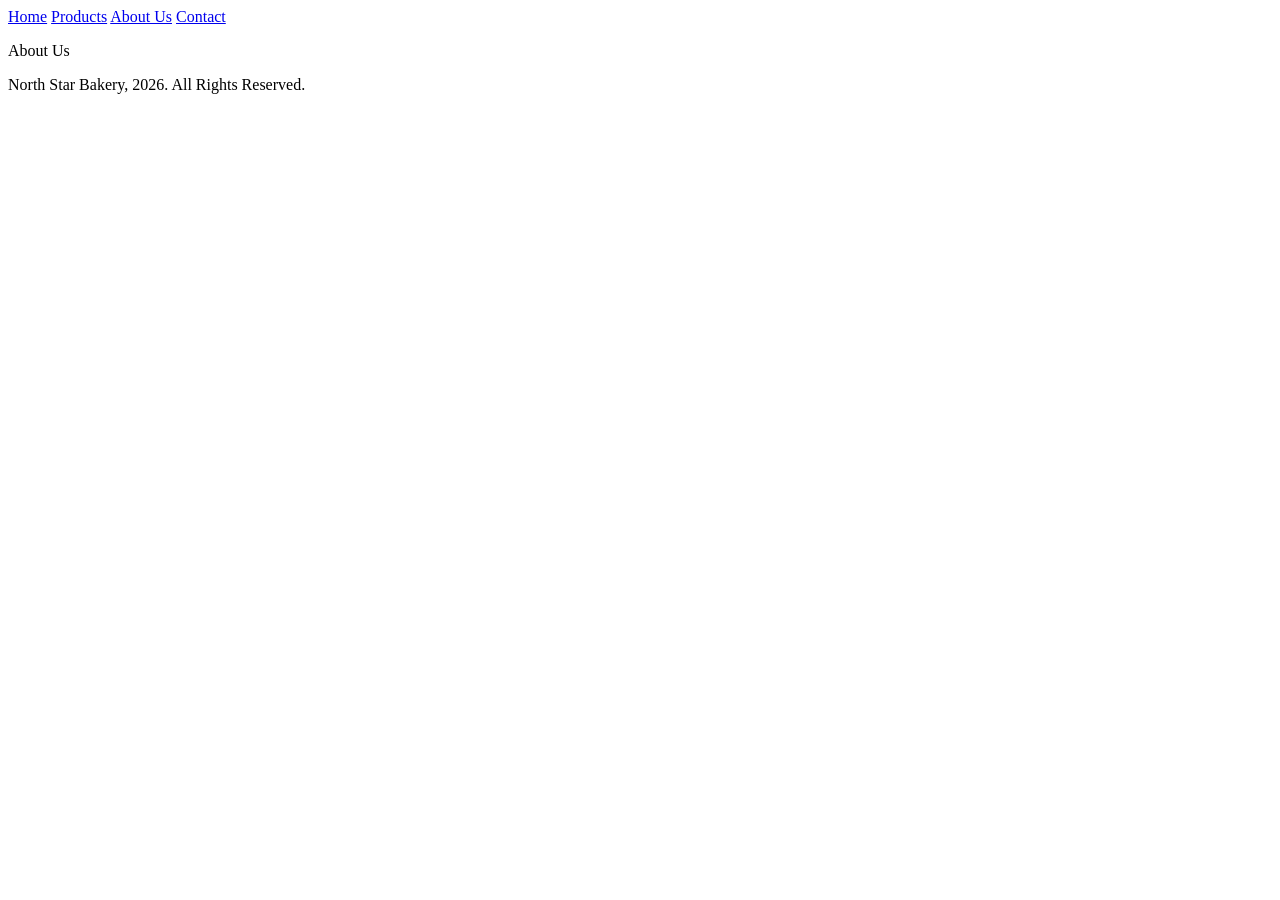
==== pages/about.html @ e4b74cd3 "Bakery website basic setup project setup files created with basic html code and readme file updated " ====
<!doctype html>
<html lang="en">
  <head>
    <meta charset="UTF-8" />
    <meta name="viewport" content="width=device-width, initial-scale=1.0" />
    <title>About Us</title>
  </head>
  <body>
    <header>
      <nav>
        <a href="../index.html">Home</a>
        <a href="products.html">Products</a>
        <a href="about.html">About Us</a>
        <a href="contact.html">Contact</a>
      </nav>
    </header>
    <main>
      <p>About Us</p>
    </main>
    <footer>
      <p>North Star Bakery, 2026. All Rights Reserved.</p>
    </footer>
  </body>
</html>
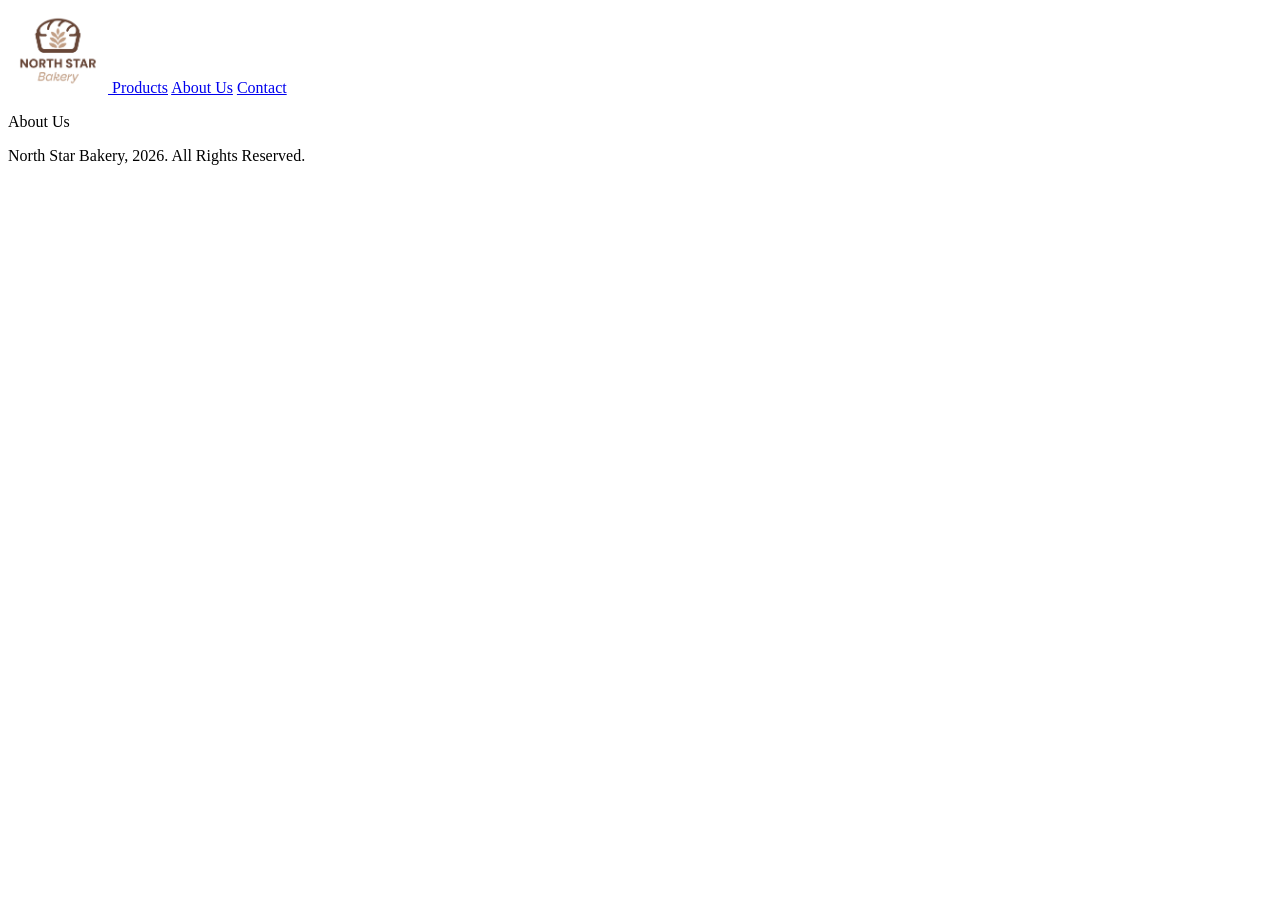
==== commit c827ce2f: "index page updated with required content Updated Read me file. Added images to the images directory." ====
--- a/pages/about.html
+++ b/pages/about.html
@@ -8,7 +8,13 @@
   <body>
     <header>
       <nav>
-        <a href="../index.html">Home</a>
+        <a href="../index.html">
+          <img
+            src="../images/bakery-logo_c.png"
+            alt="North Star Bakery Home"
+            width="100"
+          />
+        </a>
         <a href="products.html">Products</a>
         <a href="about.html">About Us</a>
         <a href="contact.html">Contact</a>
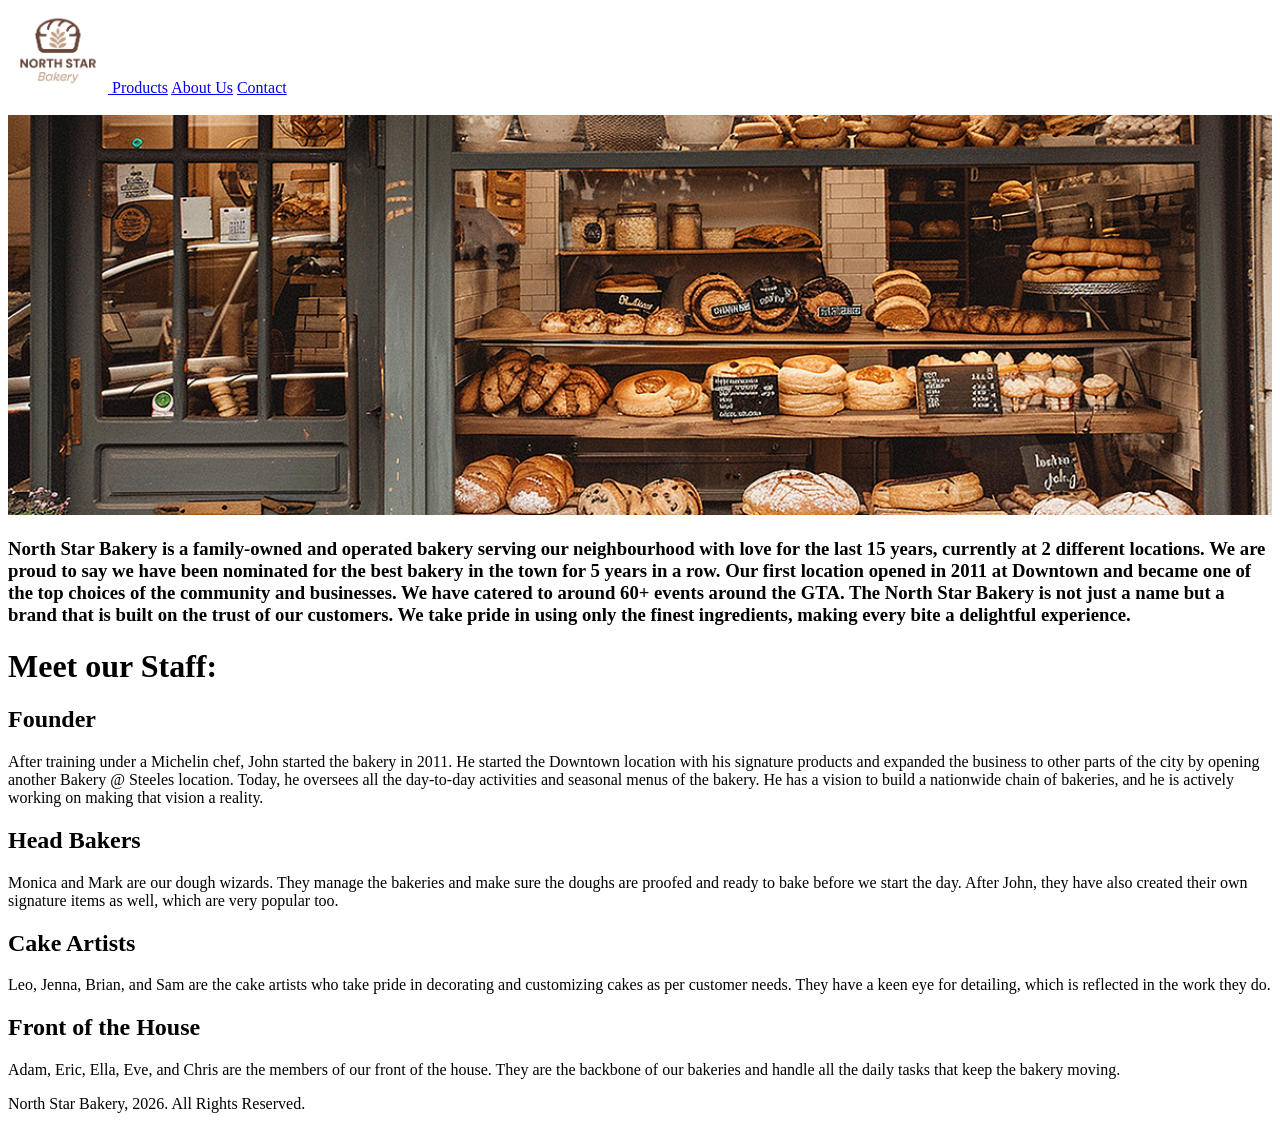
==== commit f9124cd8: "about page updated with the required content Read me file updated along with the content of the abou" ====
--- a/pages/about.html
+++ b/pages/about.html
@@ -21,7 +21,60 @@
       </nav>
     </header>
     <main>
-      <p>About Us</p>
+      <br />
+      <img
+        src="../images/bakery-storefront_c.png"
+        width="100%"
+        height="400"
+        style="object-fit: cover"
+        alt="Bakery Store front"
+      />
+      <h3>
+        North Star Bakery is a family-owned and operated bakery serving our
+        neighbourhood with love for the last 15 years, currently at 2 different
+        locations. We are proud to say we have been nominated for the best
+        bakery in the town for 5 years in a row. Our first location opened in
+        2011 at Downtown and became one of the top choices of the community and
+        businesses. We have catered to around 60+ events around the GTA. The
+        North Star Bakery is not just a name but a brand that is built on the
+        trust of our customers. We take pride in using only the finest
+        ingredients, making every bite a delightful experience.
+      </h3>
+
+      <h1>Meet our Staff:</h1>
+
+      <h2>Founder</h2>
+      <p>
+        After training under a Michelin chef, John started the bakery in 2011.
+        He started the Downtown location with his signature products and
+        expanded the business to other parts of the city by opening another
+        Bakery @ Steeles location. Today, he oversees all the day-to-day
+        activities and seasonal menus of the bakery. He has a vision to build a
+        nationwide chain of bakeries, and he is actively working on making that
+        vision a reality.
+      </p>
+
+      <h2>Head Bakers</h2>
+      <p>
+        Monica and Mark are our dough wizards. They manage the bakeries and make
+        sure the doughs are proofed and ready to bake before we start the day.
+        After John, they have also created their own signature items as well,
+        which are very popular too.
+      </p>
+
+      <h2>Cake Artists</h2>
+      <p>
+        Leo, Jenna, Brian, and Sam are the cake artists who take pride in
+        decorating and customizing cakes as per customer needs. They have a keen
+        eye for detailing, which is reflected in the work they do.
+      </p>
+
+      <h2>Front of the House</h2>
+      <p>
+        Adam, Eric, Ella, Eve, and Chris are the members of our front of the
+        house. They are the backbone of our bakeries and handle all the daily
+        tasks that keep the bakery moving.
+      </p>
     </main>
     <footer>
       <p>North Star Bakery, 2026. All Rights Reserved.</p>
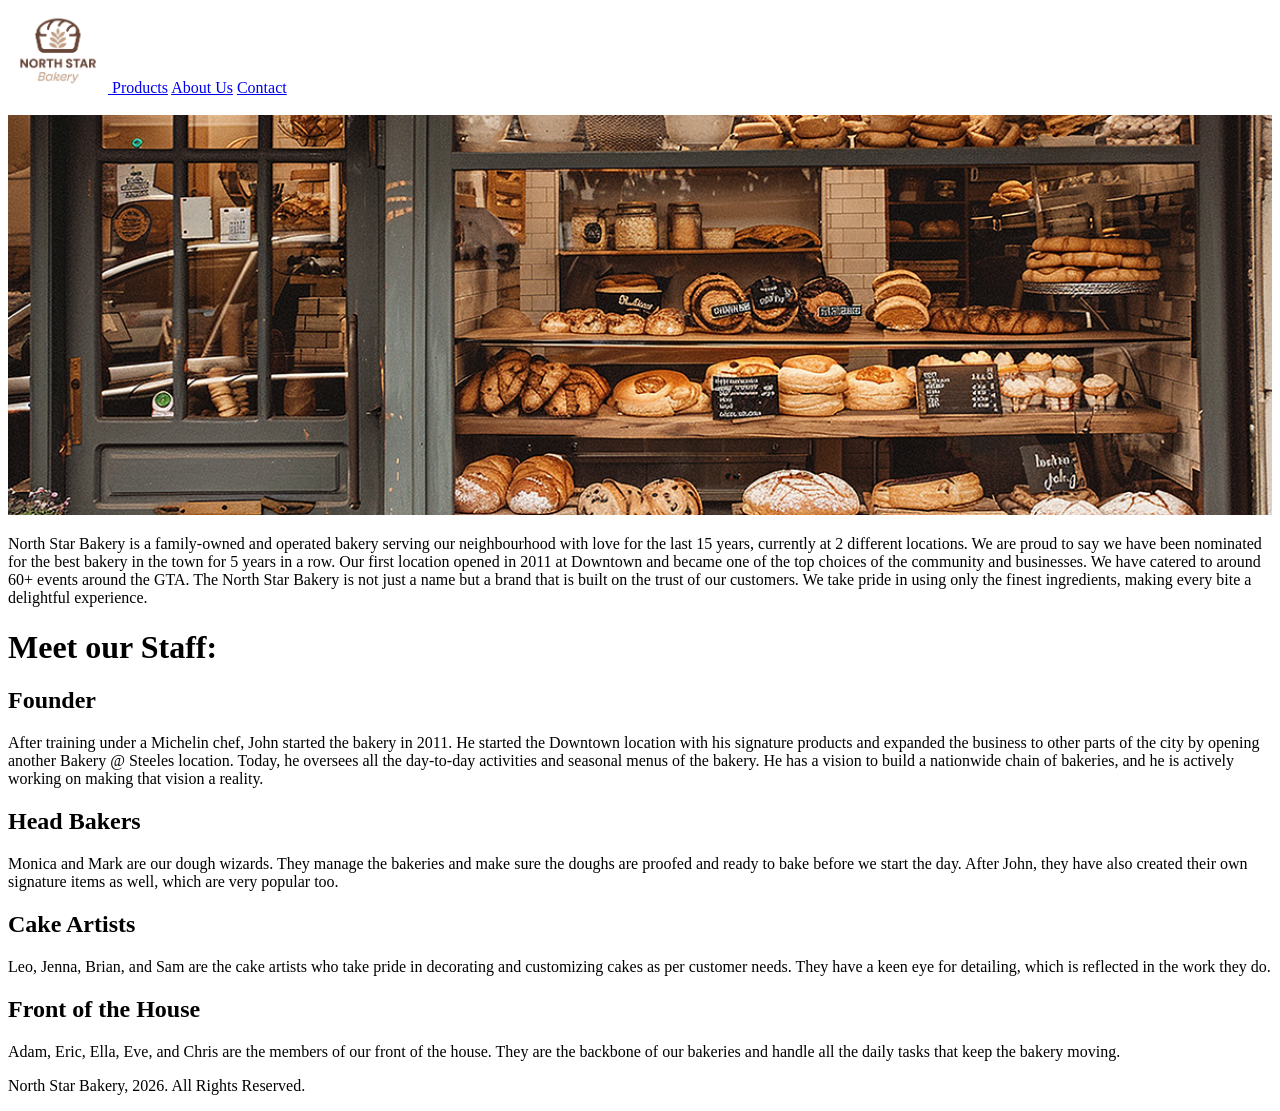
==== commit a213552b: "updated header heirarchy and other minor copy updates" ====
--- a/pages/about.html
+++ b/pages/about.html
@@ -29,7 +29,7 @@
         style="object-fit: cover"
         alt="Bakery Store front"
       />
-      <h3>
+      <p>
         North Star Bakery is a family-owned and operated bakery serving our
         neighbourhood with love for the last 15 years, currently at 2 different
         locations. We are proud to say we have been nominated for the best
@@ -39,7 +39,7 @@
         North Star Bakery is not just a name but a brand that is built on the
         trust of our customers. We take pride in using only the finest
         ingredients, making every bite a delightful experience.
-      </h3>
+      </p>
 
       <h1>Meet our Staff:</h1>
 
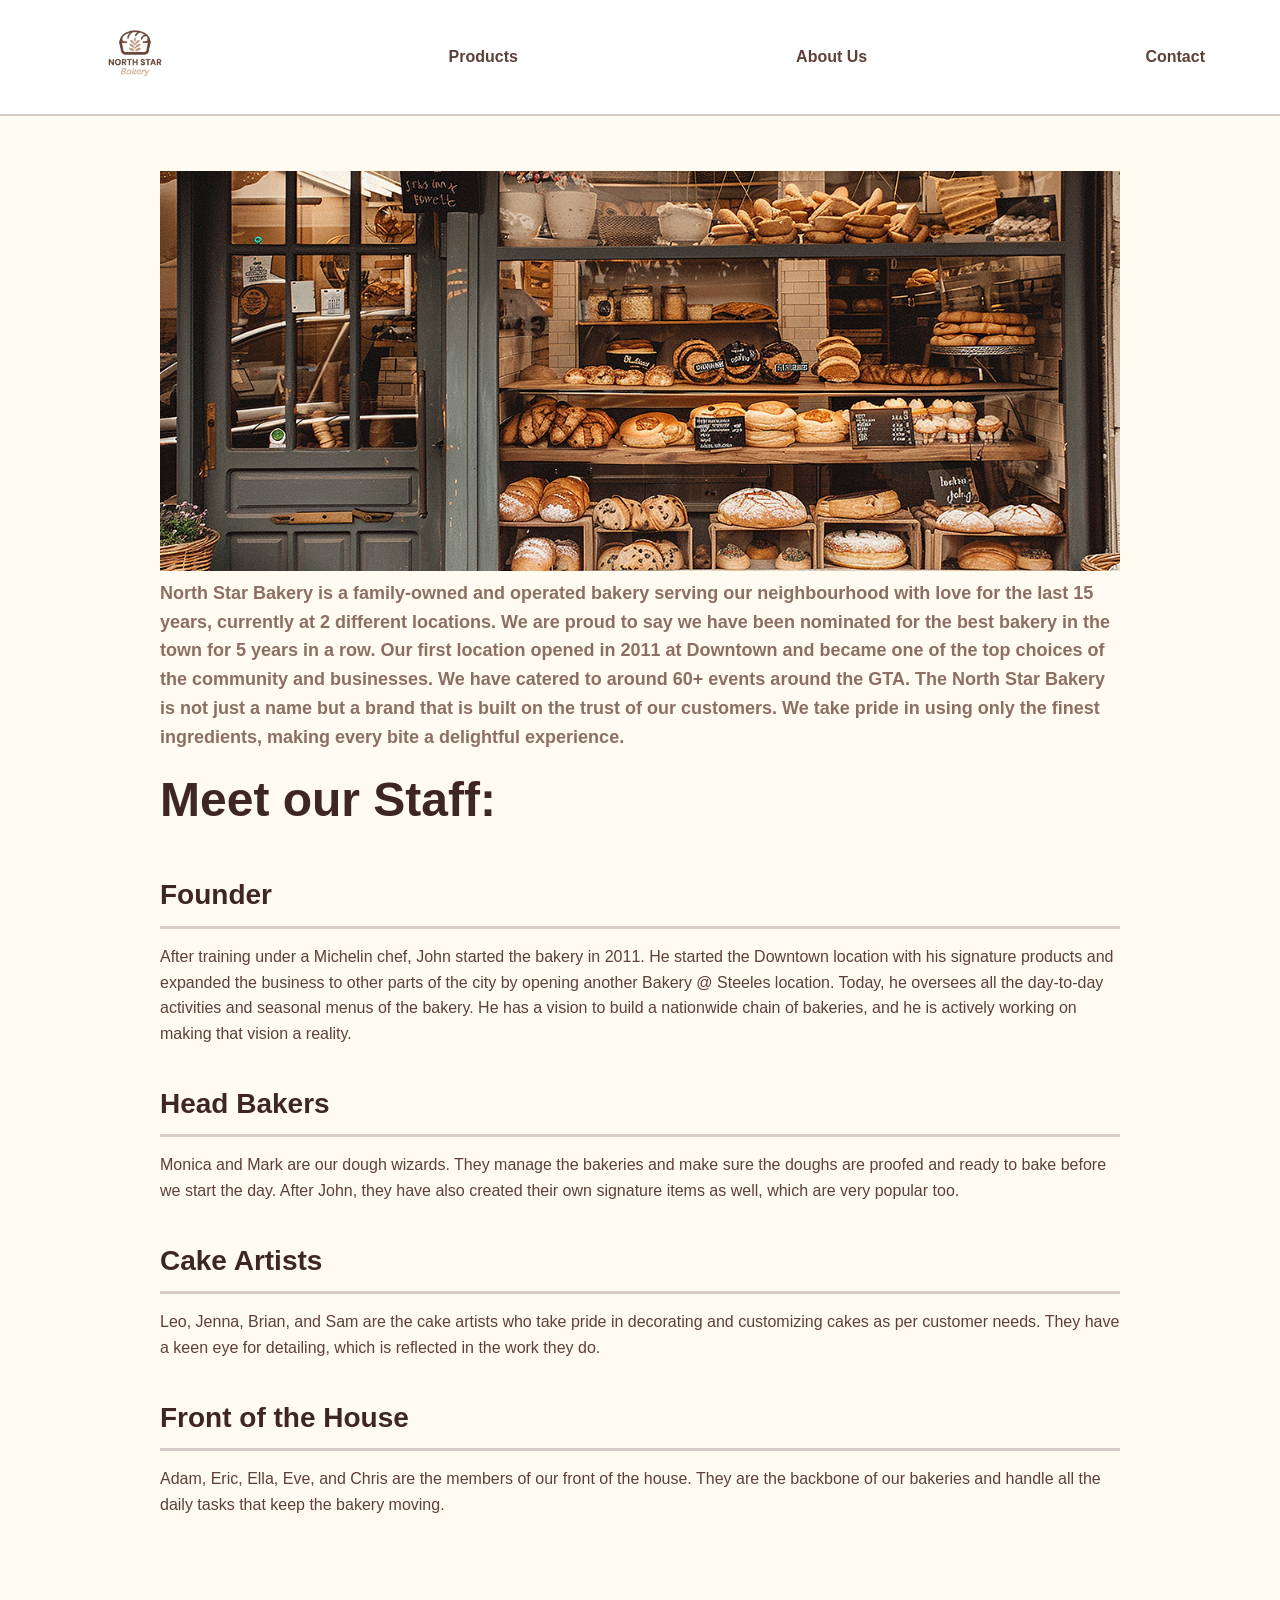
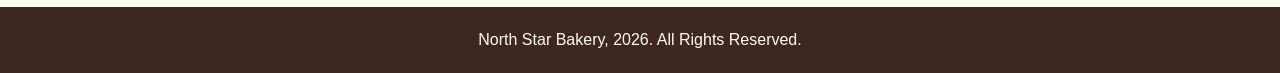
==== commit 93af1497: "Added css styling to the project with a consistnet warm cream colored theme" ====
--- a/pages/about.html
+++ b/pages/about.html
@@ -4,6 +4,7 @@
     <meta charset="UTF-8" />
     <meta name="viewport" content="width=device-width, initial-scale=1.0" />
     <title>About Us</title>
+    <link rel="stylesheet" href="../style.css" />
   </head>
   <body>
     <header>
--- a/style.css
+++ b/style.css
@@ -0,0 +1,273 @@
+* {
+  margin: 0;
+  padding: 0;
+  box-sizing: border-box;
+}
+
+body {
+  font-family: Arial, sans-serif;
+  line-height: 1.6;
+  color: #5d4037;
+  background-color: #fffbf0;
+}
+
+
+/* header & nav */
+header {
+  background-color: #fff;
+  padding: 15px 0;
+  border-bottom: 2px solid #d7ccc8;
+  position: sticky;
+  top: 0;
+  z-index: 100;
+}
+
+nav {
+  display: flex;
+  align-items: center;
+  justify-content: space-between;
+  max-width: 1200px;
+  margin: 0 auto;
+  padding: 0 20px;
+}
+
+nav img {
+  height: 60px;
+  width: auto;
+}
+
+nav a {
+  text-decoration: none;
+  color: #5d4037;
+  font-weight: bold;
+  margin-left: 25px;
+  font-size: 16px;
+  padding: 8px 15px;
+  border-radius: 5px;
+  transition: background-color 0.3s ease;
+}
+
+nav a:hover {
+  background-color: #f5e6d3;
+}
+
+
+/* main content */
+main {
+  max-width: 1000px;
+  margin: 0 auto;
+  padding: 30px 20px;
+}
+
+main p:first-of-type {
+  font-size: 18px;
+  font-weight: bold;
+  color: #8d6e63;
+  margin-bottom: 10px;
+}
+
+h1 {
+  font-size: 48px;
+  color: #3e2723;
+  margin-bottom: 10px;
+  font-weight: bold;
+}
+
+main h1 + p {
+  font-size: 20px;
+  color: #8d6e63;
+  margin-bottom: 30px;
+  font-style: italic;
+}
+
+main p {
+  margin-bottom: 20px;
+  font-size: 16px;
+}
+
+h2 {
+  font-size: 28px;
+  color: #3e2723;
+  margin: 35px 0 15px 0;
+  border-bottom: 3px solid #d7ccc8;
+  padding-bottom: 8px;
+}
+
+/* table style.. */
+table {
+  width: 100%;
+  border-collapse: collapse;
+  margin-bottom: 30px;
+  background-color: #fff;
+  border-radius: 8px;
+  overflow: hidden;
+  box-shadow: 0 2px 5px rgba(0,0,0,0.1);
+}
+
+th, td {
+  padding: 15px;
+  text-align: left;
+  border-bottom: 1px solid #e0e0e0;
+}
+
+th {
+  background-color: #d7ccc8;
+  color: #3e2723;
+  font-weight: bold;
+  text-transform: uppercase;
+  font-size: 14px;
+}
+
+tr:last-child td {
+  border-bottom: none;
+}
+
+tr:hover {
+  background-color: #f5f5f5;
+}
+
+/* hero item */
+main picture {
+  text-align: center;
+  margin: 30px 0;
+  display: block;
+}
+
+main picture img {
+  max-width: 100%;
+  height: auto;
+  border-radius: 10px;
+  box-shadow: 0 4px 10px rgba(0,0,0,0.2);
+  display: block;
+  margin: 0 auto;
+}
+
+/* footer stye */
+footer {
+  background-color: #3e2723;
+  color: #fffbf0;
+  text-align: center;
+  padding: 20px;
+  margin-top: 40px;
+}
+
+main > div {
+  display: grid;
+  grid-template-columns: repeat(auto-fit, minmax(280px, 1fr));
+  gap: 30px;
+  margin-top: 30px;
+}
+
+main > div:last-child {
+  grid-column: 1 / -1;
+  display: flex;
+  flex-direction: column;
+  align-items: center;
+}
+
+/* desktop4 columns */
+@media (min-width: 1024px) {
+  main > div {
+    grid-template-columns: repeat(4, 1fr);
+  }
+}
+
+/* 2 columns desktop */
+@media (min-width: 768px) and (max-width: 1023px) {
+  main > div {
+    grid-template-columns: repeat(2, 1fr);
+  }
+}
+
+/* Mobile - only single column */
+@media (max-width: 767px) {
+  main > div {
+    grid-template-columns: 1fr;
+  }
+}
+
+main > div img {
+  max-width: 100%;
+  height: auto;
+  border-radius: 8px;
+  margin-bottom: 10px;
+  display: block;
+  margin-left: auto;
+  margin-right: auto;
+}
+
+main > div h2 {
+  margin-top: 0;
+  margin-bottom: 10px;
+  font-size: 22px;
+}
+
+main > div p {
+  margin-bottom: 10px;
+  font-size: 15px;
+}
+
+main > div:last-child video {
+  max-width: 700px;           
+  max-height: 400px;         
+  width: 100%;              
+  height: auto;              
+  display: block;           
+  margin: 0 auto 20px auto;  
+}
+
+/* media query for mobile styles. */
+@media (max-width: 768px) {
+  nav {
+    flex-direction: column;
+    gap: 15px;
+    align-items: center;
+  }
+
+  nav a {
+    margin-left: 0;
+    margin-bottom: 5px;
+    width: 100%;
+    text-align: center;
+  }
+
+  h1 {
+    font-size: 36px;
+  }
+
+  h2 {
+    font-size: 24px;
+  }
+
+  main {
+    padding: 20px 15px;
+  }
+
+  th, td {
+    padding: 12px;
+    font-size: 14px;
+  }
+
+  table {
+    font-size: 14px;
+  }
+
+  main picture img {
+    width: 100%;
+  }
+}
+
+@media (max-width: 480px) {
+  h1 {
+    font-size: 30px;
+  }
+
+  h2 {
+    font-size: 22px;
+  }
+
+  nav a {
+    font-size: 14px;
+    padding: 6px 12px;
+  }
+}
